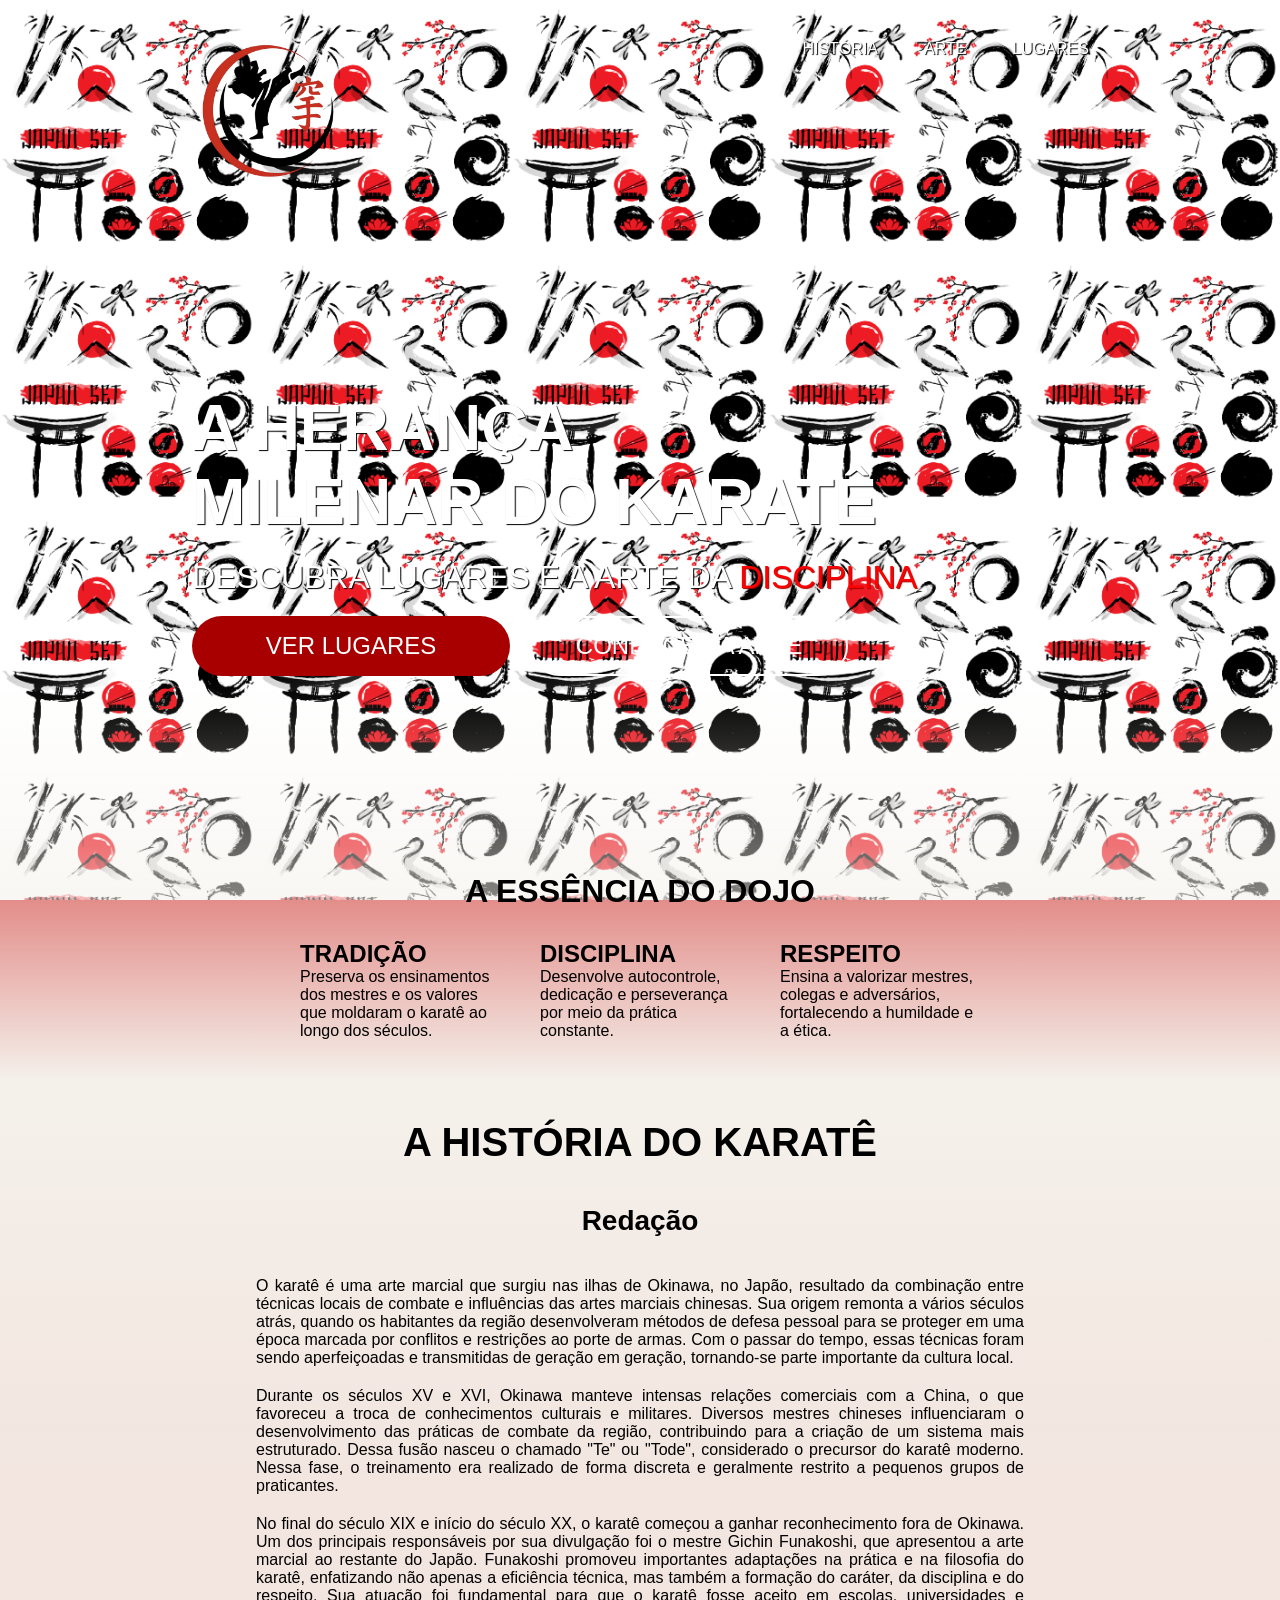
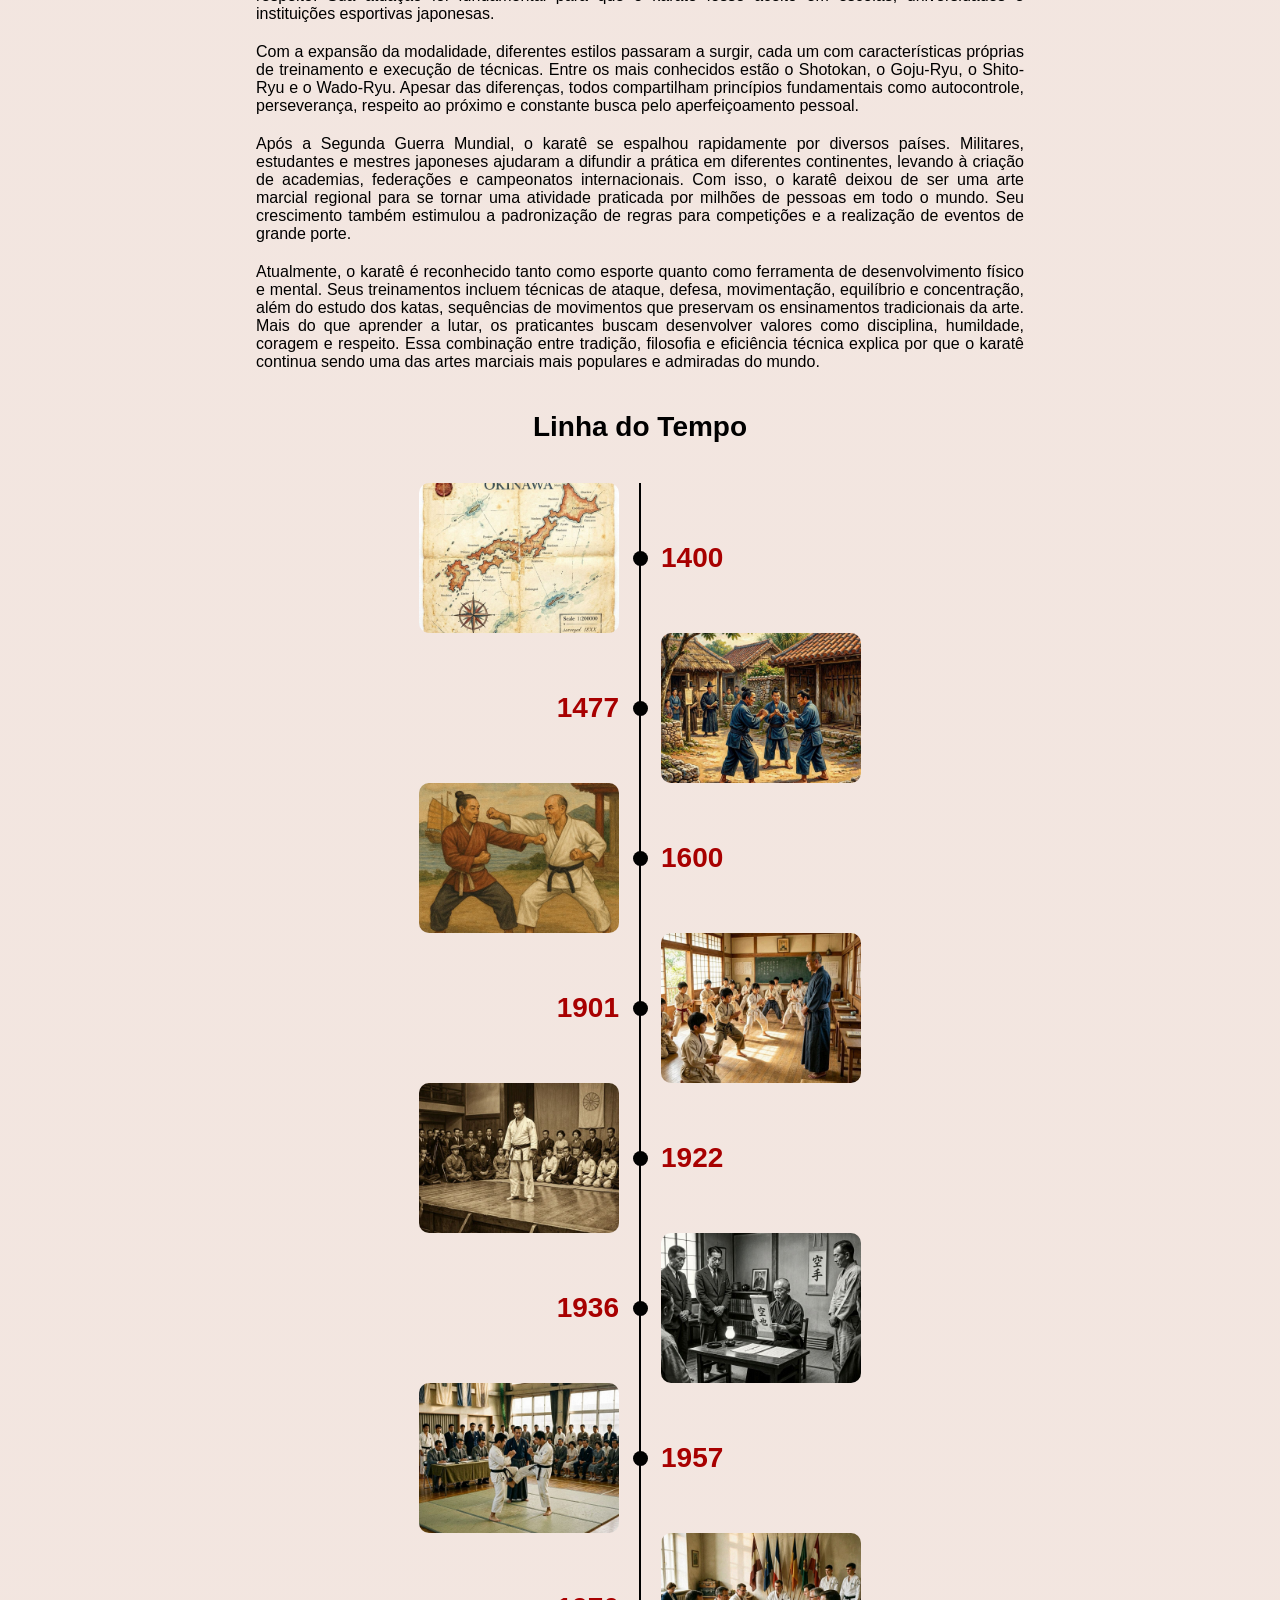
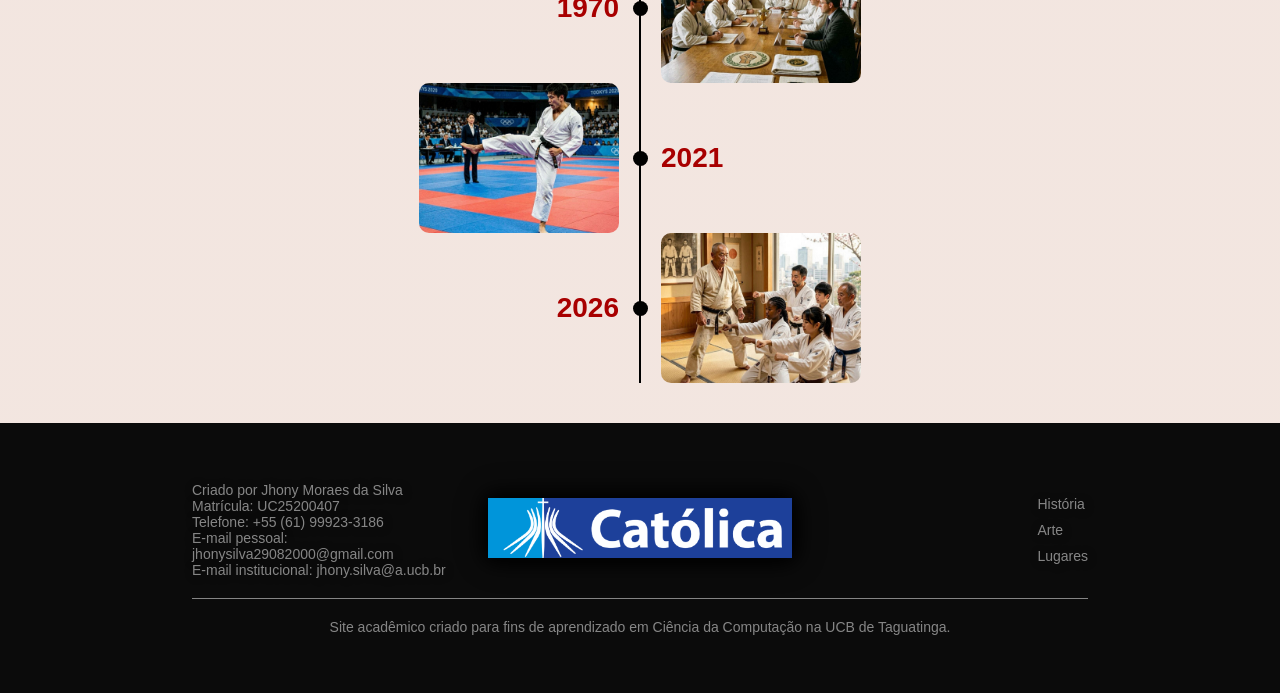
==== historia.html @ 7bbd3959 "Update 1" ====
<!DOCTYPE html>
<html>

<head>
    <title>Inicial</title>

    <link rel="stylesheet" href="style.css">
</head>

<body>
    <!-- <a href="#" class="seta"><img src="setaparacima.png" alt="Seta"></a> -->
    <div class="fundo"></div>
    <div class="temporario">
        <header>
            <div class="headertopo">
                <a href="lugares.html"><img src="logokarate.png" alt="Logo"></a>
                <div class="barra-topo"></div>
                <nav>
                    <a href="#historia">HISTÓRIA</a>
                    <a href="arte.html">ARTE</a>
                    <a href="lugares.html">LUGARES</a>
                </nav>
            </div>
            <div class="headermeio">
                <h1>A HERANÇA<br>MILENAR DO KARATÊ</h1>
                <p>DESCUBRA LUGARES E A ARTE DA <span>DISCIPLINA</span></p>
                <div class="headermeiobotoes">
                    <a href="lugares.html" class="botao1">
                        <div>
                            <p>VER LUGARES</p>
                        </div>
                    </a>
                    <a href="arte.html" class="botao2">
                        <div>
                            <p>CONHECER A ARTE</p>
                        </div>
                    </a>
                </div>
            </div>
            <div class="headerbase">
                <h1>A ESSÊNCIA DO DOJO</h1>
                <div class="atributos">
                    <div>
                        <h1>TRADIÇÃO</h1>
                        <p>Preserva os ensinamentos dos mestres e os valores que moldaram o karatê ao longo dos séculos.</p>
                    </div>
                    <div>
                        <h1>DISCIPLINA</h1>
                        <p>Desenvolve autocontrole, dedicação e perseverança por meio da prática constante.</p>
                    </div>
                    <div>
                        <h1>RESPEITO</h1>
                        <p>Ensina a valorizar mestres, colegas e adversários, fortalecendo a humildade e a ética.</p>
                    </div>
                </div>
            </div>
        </header>
        <main>
            <section id="historia" class="historia">
                <h1>A HISTÓRIA DO KARATÊ</h1>
                <h2>Redação</h2>
                <div class="redacao">
                    <p>O karatê é uma arte marcial que surgiu nas ilhas de Okinawa, no Japão, resultado da combinação
                        entre técnicas locais de combate e influências das artes marciais chinesas. Sua origem remonta a
                        vários séculos atrás, quando os habitantes da região desenvolveram métodos de defesa pessoal
                        para se proteger em uma época marcada por conflitos e restrições ao porte de armas. Com o passar
                        do tempo, essas técnicas foram sendo aperfeiçoadas e transmitidas de geração em geração,
                        tornando-se parte importante da cultura local.</p>
                    <p>Durante os séculos XV e XVI, Okinawa manteve intensas relações comerciais com a China, o que
                        favoreceu a troca de conhecimentos culturais e militares. Diversos mestres chineses
                        influenciaram o desenvolvimento das práticas de combate da região, contribuindo para a criação
                        de um sistema mais estruturado. Dessa fusão nasceu o chamado "Te" ou "Tode", considerado o
                        precursor do karatê moderno. Nessa fase, o treinamento era realizado de forma discreta e
                        geralmente restrito a pequenos grupos de praticantes.</p>
                    <p>No final do século XIX e início do século XX, o karatê começou a ganhar reconhecimento fora de
                        Okinawa. Um dos principais responsáveis por sua divulgação foi o mestre Gichin Funakoshi, que
                        apresentou a arte marcial ao restante do Japão. Funakoshi promoveu importantes adaptações na
                        prática e na filosofia do karatê, enfatizando não apenas a eficiência técnica, mas também a
                        formação do caráter, da disciplina e do respeito. Sua atuação foi fundamental para que o karatê
                        fosse aceito em escolas, universidades e instituições esportivas japonesas.</p>
                    <p>Com a expansão da modalidade, diferentes estilos passaram a surgir, cada um com características
                        próprias de treinamento e execução de técnicas. Entre os mais conhecidos estão o Shotokan, o
                        Goju-Ryu, o Shito-Ryu e o Wado-Ryu. Apesar das diferenças, todos compartilham princípios
                        fundamentais como autocontrole, perseverança, respeito ao próximo e constante busca pelo
                        aperfeiçoamento pessoal.</p>
                    <p>Após a Segunda Guerra Mundial, o karatê se espalhou rapidamente por diversos países. Militares,
                        estudantes e mestres japoneses ajudaram a difundir a prática em diferentes continentes, levando
                        à criação de academias, federações e campeonatos internacionais. Com isso, o karatê deixou de
                        ser uma arte marcial regional para se tornar uma atividade praticada por milhões de pessoas em
                        todo o mundo. Seu crescimento também estimulou a padronização de regras para competições e a
                        realização de eventos de grande porte.</p>
                    <p>Atualmente, o karatê é reconhecido tanto como esporte quanto como ferramenta de desenvolvimento
                        físico e mental. Seus treinamentos incluem técnicas de ataque, defesa, movimentação, equilíbrio
                        e concentração, além do estudo dos katas, sequências de movimentos que preservam os ensinamentos
                        tradicionais da arte. Mais do que aprender a lutar, os praticantes buscam desenvolver valores
                        como disciplina, humildade, coragem e respeito. Essa combinação entre tradição, filosofia e
                        eficiência técnica explica por que o karatê continua sendo uma das artes marciais mais populares
                        e admiradas do mundo.</p>
                </div>
                <h2>Linha do Tempo</h2>
                <div class="linhadotempo">
                    <div class="acontecimentosesquerda">
                        <div class="conteudoesquerda">
                            <p>As bases do karatê começaram a surgir em Okinawa durante o século XV. Os habitantes da
                                região desenvolveram métodos de defesa pessoal que combinavam técnicas locais de combate
                                com influências de outros povos asiáticos. Esses conhecimentos foram aperfeiçoados ao
                                longo do tempo e deram origem às primeiras formas da arte marcial.</p>
                            <img src="tempoimagem1.jpg" alt="">
                        </div>
                        <div class="dataesquerda">
                            <h2>1477</h2>
                        </div>
                        <div class="conteudoesquerda">
                            <p>Durante o século XVII, o contato comercial entre Okinawa e a China trouxe novas técnicas
                                e conhecimentos de combate. A união entre os métodos locais e chineses contribuiu para a
                                criação de estilos mais completos e organizados, fortalecendo a evolução do karatê.</p>
                            <img src="tempoimagem3.jpg" alt="">
                        </div>
                        <div class="dataesquerda">
                            <h2>1901</h2>
                        </div>
                        <div class="conteudoesquerda">
                            <p>Em 1922, o mestre Gichin Funakoshi apresentou o karatê em Tóquio. A demonstração
                                despertou grande interesse e marcou o início da expansão da arte marcial pelo Japão,
                                contribuindo para seu reconhecimento nacional.</p>
                            <img src="tempoimagem5.jpg" alt="">
                        </div>
                        <div class="dataesquerda">
                            <h2>1936</h2>
                        </div>
                        <div class="conteudoesquerda">
                            <p>O primeiro campeonato nacional de karatê do Japão ocorreu em 1957. O evento incentivou a
                                criação de regras mais organizadas para competições e contribuiu para o crescimento da
                                modalidade como esporte.</p>
                            <img src="tempoimagem7.jpg" alt="">
                        </div>
                        <div class="dataesquerda">
                            <h2>1970</h2>
                        </div>
                        <div class="conteudoesquerda">
                            <p>O karatê estreou nos Jogos Olímpicos de Tóquio em 2021. Esse momento representou um
                                importante reconhecimento internacional da modalidade, destacando sua tradição, técnica
                                e popularidade mundial.</p>
                            <img src="tempoimagem9.jpg" alt="">
                        </div>
                        <div class="dataesquerda">
                            <h2>2026</h2>
                        </div>
                    </div>
                    <div class="linha">
                        <div></div>
                        <div></div>
                        <div></div>
                        <div></div>
                        <div></div>
                        <div></div>
                        <div></div>
                        <div></div>
                        <div></div>
                        <div></div>
                    </div>
                    <div class="acontecimentosdireita">
                        <div class="datadireita">
                            <h2>1400</h2>
                        </div>
                        <div class="conteudodireita">
                            <img src="tempoimagem2.jpg" alt="">
                            <p>Em 1477, os governantes de Okinawa restringiram o uso de armas pela população. Como
                                resultado, muitas pessoas passaram a aperfeiçoar técnicas de combate desarmado para sua
                                proteção. Esse acontecimento teve grande importância no desenvolvimento do karatê.</p>
                        </div>
                        <div class="datadireita">
                            <h2>1600</h2>
                        </div>
                        <div class="conteudodireita">
                            <img src="tempoimagem4.jpg" alt="">
                            <p>Em 1901, o karatê passou a ser ensinado oficialmente nas escolas de Okinawa. Além do
                                condicionamento físico, a prática era utilizada para desenvolver disciplina, respeito e
                                responsabilidade entre os estudantes. Essa mudança ajudou a popularizar a modalidade.
                            </p>
                        </div>
                        <div class="datadireita">
                            <h2>1922</h2>
                        </div>
                        <div class="conteudodireita">
                            <img src="tempoimagem6.jpg" alt="">
                            <p>Em 1936, mestres da modalidade adotaram oficialmente o termo “karatê”, que significa
                                “mãos vazias”. A decisão reforçou a identidade da arte marcial e ajudou na padronização
                                dos seus ensinamentos e princípios.</p>
                        </div>
                        <div class="datadireita">
                            <h2>1957</h2>
                        </div>
                        <div class="conteudodireita">
                            <img src="tempoimagem8.jpg" alt="">
                            <p>Em 1970 foi criada a World Karate Federation, responsável por organizar competições
                                internacionais. A entidade ajudou a expandir e padronizar a prática do karatê em
                                diversos países.</p>
                        </div>
                        <div class="datadireita">
                            <h2>2021</h2>
                        </div>
                        <div class="conteudodireita">
                            <img src="tempoimagem10.jpg" alt="">
                            <p>Atualmente, o karatê é praticado por milhões de pessoas em todo o mundo. Além das
                                competições, continua sendo valorizado pelos benefícios físicos, mentais e pelos
                                princípios de disciplina, respeito e autocontrole que transmite aos praticantes.</p>
                        </div>
                    </div>
                </div>
            </section>
        </main>
        <footer>
            <div class="footertopo">
                <div class="creditoscontatos">
                    <ul>
                        <li>Criado por Jhony Moraes da Silva</li>
                        <li>Matrícula: UC25200407</li>
                        <li>Telefone: +55 (61) 99923-3186</li>
                        <li>E-mail pessoal: jhonysilva29082000@gmail.com</li>
                        <li>E-mail institucional: jhony.silva@a.ucb.br</li>
                    </ul>
                </div>
                <a href="https://ucb.catolica.edu.br/"><img src="logocatolica.png" alt="LogoCatolica"></a>
                <div class="linksfooter">
                    <ul>
                        <li><a href="#historia">História</a></li>
                        <li><a href="arte.html">Arte</a></li>
                        <li><a href="lugares.html">Lugares</a></li>
                    </ul>
                </div>
            </div>
            <div class="linhafooter"></div>
            <div class="footerbase">
                <p>Site acadêmico criado para fins de aprendizado em Ciência da Computação na UCB de Taguatinga.</p>
            </div>
        </footer>
    </div>
    <script>
        window.addEventListener("scroll", function () {
            const barra = document.getElementsByTagName("nav")[0];

            // Se a rolagem vertical for maior que 50px, adiciona a classe, senão, remove
            if (window.scrollY > 1) {
                barra.classList.add("fundonav");
            } else {
                barra.classList.remove("fundonav");
            }
        });
    </script>
</body>

</html>
---- style.css ----
* {
    box-sizing: border-box;
    margin: 0;
    padding: 0;
    border: 0;
    /*border: solid 1px rgb(255, 90, 0);*/
}

html {
    scroll-behavior: smooth;
}

/* TUDO QUE ESTÁ DENTRO DE BODY */

body {
    background-color: rgb(206, 21, 21);
    display: flex;
    flex-direction: column;
    font-family: 'Avenir Next', 'Gill Sans', Calibri, 'Trebuchet MS', sans-serif;
    font-size: 16px;
    position: relative;
}

body h1 {
    font-size: 40px;
}

body h2 {
    font-size: 28px;
    text-shadow: 1px 1px 1px rgba(0, 0, 0, 0);
}

body .fundo {
    background-image: url(simbolos.jpg);
    background-repeat: repeat;
    background-size: 20%;
    height: 100%;
    left: 0;
    opacity: 1;
    position: fixed;
    top: 0;
    width: 100%;
    z-index: 0;
}

.temporario {
    align-items: center;
    display: flex;
    flex-direction: column;
    justify-content: center;
    opacity: 1;
    position: relative;
    z-index: 2;
}

/* TUDO QUE ESTÁ DENTRO DE HEADER */

header {
    background-image: linear-gradient(to top, rgb(244, 241, 235, 1) 0px, rgb(0, 0, 0, 0) 400px), url(bannerheader.jpg);
    background-repeat: no-repeat;
    background-size: cover;
    display: flex;
    flex-direction: column;
    justify-content: space-between;
    min-height: 1080px;
    opacity: 1;
    padding: 40px 15%;
    position: relative;
    width: 100%;
}

.headertopo {
    display: flex;
    flex-direction: row;
    justify-content: space-between;
    position: relative;
}

.headertopo a img {
    height: 150px;
}

nav {
    display: flex;
    flex-direction: row;
    gap: 46px;
    height: fit-content;
    position: fixed;
    right: 15%;
    transition: 0.3s ease;
    width: fit-content;
    z-index: 1000;
}

nav.fundonav {
    background-color: rgb(11, 11, 11);
}

nav a {
    color: rgb(255, 255, 255);
    font-size: 1rem;
    text-decoration: none;
    text-shadow: 1px 1px 1px rgba(0, 0, 0, 1);
    transition: ease 0.3s;
}

nav a:hover {
    color: red;
}

.headermeio {
    display: flex;
    flex-direction: column;
    gap: 20px;
    position: relative;
}

.headermeio h1 {
    color: rgb(255, 255, 255);
    font-size: 4rem;
    text-shadow: 1px 1px 1px rgba(0, 0, 0, 1);
}

.headermeio p {
    color: rgb(255, 255, 255);
    font-size: 2rem;
    text-shadow: 1px 1px 1px rgba(0, 0, 0, 1);
}

.headermeio p span {
    color: red;
    text-shadow: 1px 1px 1px rgba(168, 0, 0, 1);
}

.headermeiobotoes {
    display: flex;
    flex-direction: row;
    gap: 20px;
    position: relative;
}

.botao1 {
    display: flex;
    flex-direction: column;
    text-decoration: none;
}

.botao1 div {
    align-items: center;
    background-color: rgb(168, 0, 0);
    border-radius: 318px;
    display: flex;
    flex-direction: row;
    height: 60px;
    justify-content: center;
    position: relative;
    transition: ease 0.3s;
    width: 318px;
}

.botao1 div p {
    color: rgb(255, 255, 255);
    font-size: 1.5rem;
    text-shadow: none;
}

.botao1:hover div {
    background-color: red;
}

.botao2 {
    text-decoration: none;
}

.botao2 div {
    align-items: center;
    border: solid 2px rgb(255, 255, 255);
    border-radius: 300px;
    display: flex;
    flex-direction: row;
    height: 60px;
    justify-content: center;
    position: relative;
    transition: ease 0.3s;
    width: 318px;
}

.botao2 div p {
    color: rgb(255, 255, 255);
    font-size: 1.5rem;
    text-shadow: none;
}

.botao2:hover div {
    background-color: rgb(255, 255, 255);
}

.botao2:hover div p {
    color: rgb(0, 0, 0);
}

.headerbase {
    align-items: center;
    display: flex;
    flex-direction: column;
    gap: 30px;
    justify-content: center;
    position: relative;
}

.headerbase h1 {
    color: rgb(0, 0, 0);
    font-size: 2rem;
    text-shadow: 1px 1px 1px rgba(0, 0, 0, 0);
}

.atributos {
    align-items: center;
    color: rgb(0, 0, 0);
    display: flex;
    flex-direction: row;
    gap: 40px;
    justify-content: center;
    position: relative;
    text-shadow: 1px 1px 1px rgba(0, 0, 0, 0);
}

.atributos div {
    max-width: 200px;
}

.atributos h1 {
    font-size: 1.5rem;
}

.atributos p {
    font-size: 1rem;
    overflow-wrap: break-word;
    word-wrap: break-word;
}

/* TUDO QUE ESTÁ DENTRO DE MAIN */

main {
    align-items: center;
    background: linear-gradient(to bottom, rgb(244, 241, 235, 1) 0px, rgb(244, 241, 235, 0.95) 400px);
    display: flex;
    flex-direction: column;
    gap: 40px;
    justify-content: space-between;
    opacity: 1;
    padding: 40px 20% 40px 20%;
    position: relative;
}

main section {
    display: flex;
    flex-direction: column;
    position: relative;
}

.historia {
    align-items: center;
    display: flex;
    flex-direction: column;
    gap: 40px;
    position: relative;
}

.redacao {
    align-items: center;
    display: flex;
    flex-direction: column;
    gap: 20px;
    justify-content: center;
    position: relative;
}

.redacao p {
    text-align: justify;
    text-shadow: 1px 1px 1px rgba(0, 0, 0, 0);
}

.linhadotempo {
    display: flex;
    flex-direction: row;
    gap: 20px;
    justify-content: center;
    position: relative;
}

.linha {
    align-items: center;
    background-color: rgb(0, 0, 0);
    display: flex;
    flex-direction: column;
    gap: 135px;
    height: auto;
    justify-content: center;
    position: relative;
    width: 2px;
}

.linha div {
    background-color: rgb(0, 0, 0);
    border-radius: 15px;
    height: 15px;
    width: 15px;
}

.acontecimentosesquerda,
.acontecimentosdireita {
    display: flex;
    flex-direction: column;
    position: relative;
}

.conteudoesquerda,
.conteudodireita {
    align-items: center;
    display: flex;
    flex-direction: row;
    gap: 20px;
    justify-content: center;
    position: relative;
    transition: 0.3s ease;
}

.conteudoesquerda p,
.conteudodireita p {
    align-items: center;
    display: flex;
    height: 150px;
    justify-content: center;
    max-height: 150px;
    max-width: 350px;
    opacity: 0;
    overflow: hidden;
    overflow-wrap: break-word;
    pointer-events: none;
    position: absolute;
    text-align: justify;
    transition: 0.3s ease;
    width: 350px;
}

.conteudoesquerda p {
    right: 220px;
    text-shadow: 1px 1px 1px rgba(0, 0, 0, 0);
    transform: translateX(220px);
}

.conteudoesquerda:hover p {
    opacity: 1;
    transform: translateX(0px);
}

.conteudodireita p {
    left: 220px;
    text-shadow: 1px 1px 1px rgba(0, 0, 0, 0);
    transform: translateX(-220px);
}

.conteudodireita:hover p {
    opacity: 1;
    transform: translateX(-0px);
}

.conteudodireita:hover {
    transform: scale(1.1) translateX(10%);
}

.conteudoesquerda:hover {
    transform: scale(1.1) translateX(-10%);
}

.conteudoesquerda img,
.conteudodireita img {
    border-radius: 10px;
    filter: drop-shadow(1px 1px 1px rgba(0, 0, 0, 0)) drop-shadow(-1px -1px 1px rgba(0, 0, 0, 0));
    height: 150px;
    width: 200px;
    z-index: 2;
    object-fit: cover;
}

.dataesquerda,
.datadireita {
    color: rgb(168, 0, 0);
    display: flex;
    flex-direction: column;
    justify-content: center;
    min-height: 150px;
    min-width: 200px;
    position: relative;
}

.dataesquerda {
    align-items: end;
}

.datadireita {
    align-items: baseline;
}

#historia {}

.arte {
    align-items: center;
    display: flex;
    flex-direction: column;
    gap: 40px;
    position: relative;
}

#arte {}

.exposicao {
    align-items: center;
    display: flex;
    flex-direction: column;
    gap: 20px;
    justify-content: center;
    position: relative;
}

.exposicao p {
    text-align: justify;
    text-shadow: 1px 1px 1px rgba(0, 0, 0, 0);
}

.container-quiz {
    backdrop-filter: blur(2px);
    background-color: rgba(0, 0, 0, 0.1);
    box-shadow: 0 4px 10px rgba(0, 0, 0, 0.5);
    border-radius: 10px;
    overflow: hidden;
    padding: 20px;
    position: relative;
    width: 50%;
}

.controle-navegacao,
.controle-resposta {
    display: none;
    /* esconder as bolinhas dos radios */
}

.cartao-pergunta {
    display: none;
    /* esconde todos por padrão */
}

.cartao-pergunta p {
    color: rgb(0, 0, 0);
    margin-bottom: 10px;
}

.cabecalho-quiz {
    align-items: center;
    display: flex;
    justify-content: space-between;
}

.cabecalho-quiz h3 {
    color: rgb(0, 0, 0);
}

.seta-navegacao {
    cursor: pointer;
    font-size: 24px;
    user-select: none;
    /* para impedir interações de seleção com cursor */
    color: rgb(0, 0, 0);
    padding: 5px 10px;
    border-radius: 10px;
    background: rgba(255, 255, 255, 1);
    border: 2px solid rgba(0, 0, 0, 0);
    box-shadow: 1px 1px 4px rgba(0, 0, 0, 0.5);
    transition: 0.3s ease;
}

.seta-navegacao:hover {
    border: 2px solid rgba(0, 0, 0, 1);
}

/* navegar e trocar pergunta */
#pergunta1:checked~.container-quiz #p1,
#pergunta2:checked~.container-quiz #p2,
#pergunta3:checked~.container-quiz #p3,
#pergunta4:checked~.container-quiz #p4,
#pergunta5:checked~.container-quiz #p5,
#pergunta6:checked~.container-quiz #p6,
#pergunta7:checked~.container-quiz #p7,
#pergunta8:checked~.container-quiz #p8,
#pergunta9:checked~.container-quiz #p9,
#pergunta10:checked~.container-quiz #p10 {
    display: block;
    /* faz um cartão ativar. lembrando que todos os cartões ficam desativados por padrão*/
}

.lista-respostas {
    display: flex;
    flex-direction: column;
    gap: 10px;
}

.opcao {
    background-color: rgba(255, 255, 255, 1);
    border: solid rgba(0, 0, 0, 0) 2px;
    border-radius: 10px;
    box-shadow: 1px 1px 4px rgba(0, 0, 0, 0.5);
    cursor: pointer;
    display: block;
    padding: 12px;
    transition: 0.3s;
}

/* mudança de cor da opção correta quando um radio for marcado dentro daquela pergunta */
.cartao-pergunta:has(.controle-resposta:checked) .opcao-correta {
    background-color: rgba(168, 0, 0, 1);
    color: rgb(255, 255, 255);
    opacity: 0.75;
}

/* mudança de cor das opções erradas quando um radio for marcado dentro daquela pergunta */
.cartao-pergunta:has(.controle-resposta:checked) .opcao-errada {
    background-color: rgba(50, 50, 50, 1);
    color: rgb(255, 255, 255);
    opacity: 0.75;
}

.controle-resposta:hover+.opcao {
    border: solid rgb(0, 0, 0) 2px !important;
    opacity: 1 !important;
}

.controle-resposta:checked+.opcao {
    border: solid rgb(255, 255, 255) 2px !important;
    opacity: 1 !important;
}

/* muda o cursor e interações com os radios das respostas. impede mudar resposta depois de escolher uma */
.cartao-pergunta:has(.controle-resposta:checked) .lista-respostas {
    pointer-events: none;
}

.lugares {
    align-items: center;
    display: flex;
    flex-direction: column;
    gap: 40px;
    position: relative;
}

.cartao-mapa {
    align-items: center;
    border-radius: 10px;
    display: flex;
    backdrop-filter: blur(4px);
    background-color: rgba(255, 0, 0, 0.05);
    box-shadow: 0 4px 10px rgba(0, 0, 0, 0.1);
    flex-direction: row;
    gap: 20px;
    justify-content: center;
    padding: 20px;
    position: relative;
}

.cartao-mapa p {
    align-items: center;
    color: black;
    display: flex;
    height: 300px;
    justify-content: center;
    overflow-wrap: break-word;
    text-align: justify;
    width: auto;
}

.cartao-mapa img {
    border-radius: 10px;
    border: solid 2px rgba(168, 0, 0, 1);
    box-shadow: 0 4px 4px rgba(0, 0, 0, 0.4);
    height: 300px;
    object-fit: cover;
    width: 300px;
}

.mapa {
    border-radius: 10px;
    border: solid white 2px;
    box-shadow: 0 4px 4px rgba(0, 0, 0, 0.4);
    height: 300px;
    width: 400px;
    min-width: 500px;
}

#lugares {}

/* TUDO QUE ESTÁ DENTRO DE FOOTER */

footer {
    align-items: center;
    background-color: rgb(11, 11, 11);
    color: rgb(255, 255, 255);
    display: flex;
    flex-direction: column;
    font-size: 14px;
    gap: 20px;
    justify-content: center;
    min-height: 270px;
    opacity: 1;
    padding: 0 15%;
    position: relative;
    width: 100%;
}

.footertopo {
    align-items: center;
    display: flex;
    flex-direction: row;
    height: 100%;
    justify-content: space-between;
    position: relative;
    width: 100%;
}

.creditoscontatos {
    align-items: baseline;
    display: flex;
    flex-direction: column;
    gap: 0;
    min-width: 33%;
    position: relative;
}

.creditoscontatos ul {
    list-style-type: none;
}

.creditoscontatos ul li {
    opacity: 0.5;
    text-shadow: 1px 1px 10px rgba(0, 0, 0, 1);
    transition: ease 0.3s;
}

.creditoscontatos ul li:hover {
    opacity: 1;
}

.footertopo a img {
    filter: drop-shadow(1px 1px 10px rgba(0, 0, 0, 1)) drop-shadow(-1px -1px 10px rgba(0, 0, 0, 1));
    transition: 0.3s ease;
    width: 100%;
}

.footertopo a img:hover {
    transform: scale(1.05);
}


.linksfooter {
    align-items: end;
    display: flex;
    flex-direction: column;
    gap: 0;
    min-width: 33%;
    position: relative;
}

.linksfooter ul {
    display: flex;
    flex-direction: column;
    gap: 10px;
    list-style-type: none;
}

.linksfooter a {
    color: rgb(255, 255, 255);
    display: inline-block;
    opacity: 0.5;
    text-decoration: none;
    text-shadow: 1px 1px 10px rgba(0, 0, 0, 1);
    transition: ease 0.3s;
}

.linksfooter a:hover {
    opacity: 1;
    text-decoration: underline;
}

.linhafooter {
    align-items: center;
    background-color: rgba(255, 255, 255, 0.5);
    display: flex;
    flex-direction: column;
    gap: 135px;
    height: 1px;
    justify-content: center;
    position: relative;
    width: 100%;
}

.footerbase {
    align-items: center;
    display: flex;
    flex-direction: row;
    height: 100%;
    justify-content: center;
    position: relative;
    width: 100%;
}

.footerbase p {
    color: rgb(255, 255, 255);
    display: inline-block;
    opacity: 0.5;
    transition: ease 0.3s;
}

.footerbase p:hover {
    color: rgb(255, 255, 255);
    opacity: 1;
}
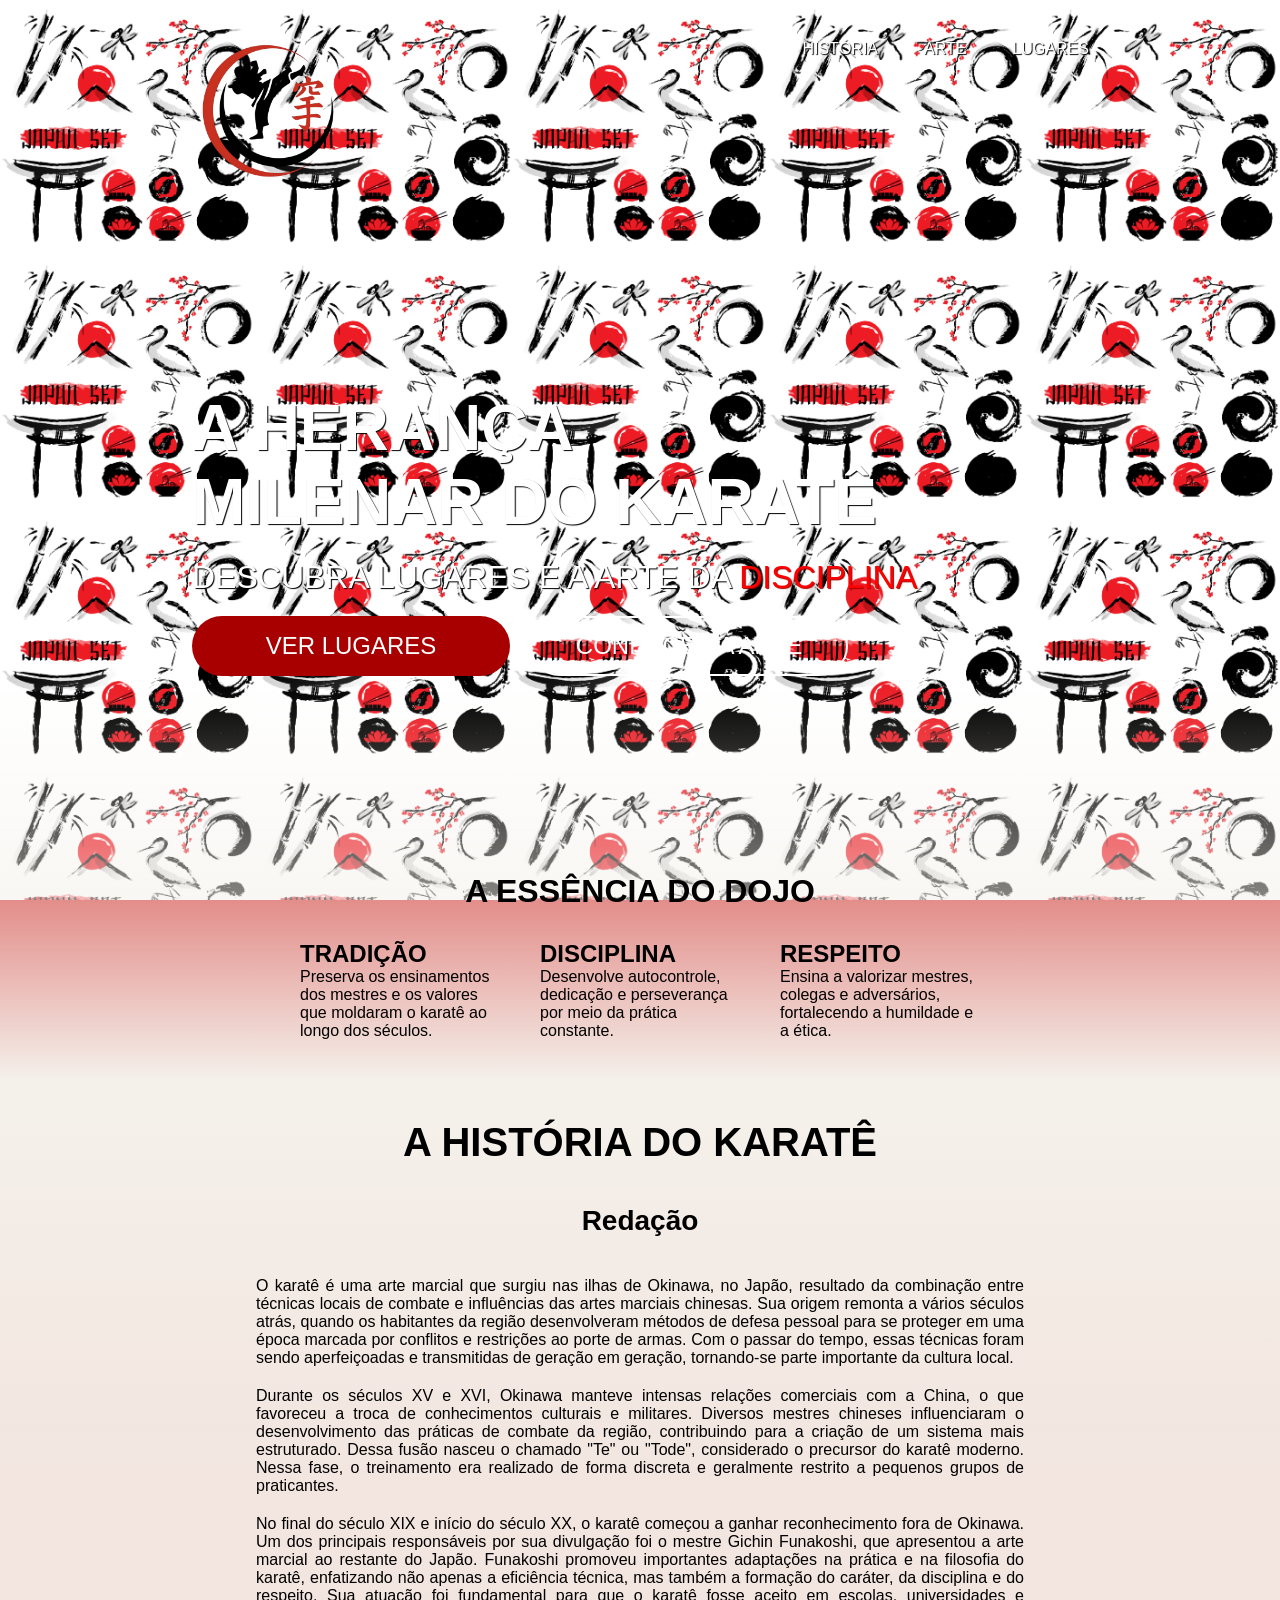
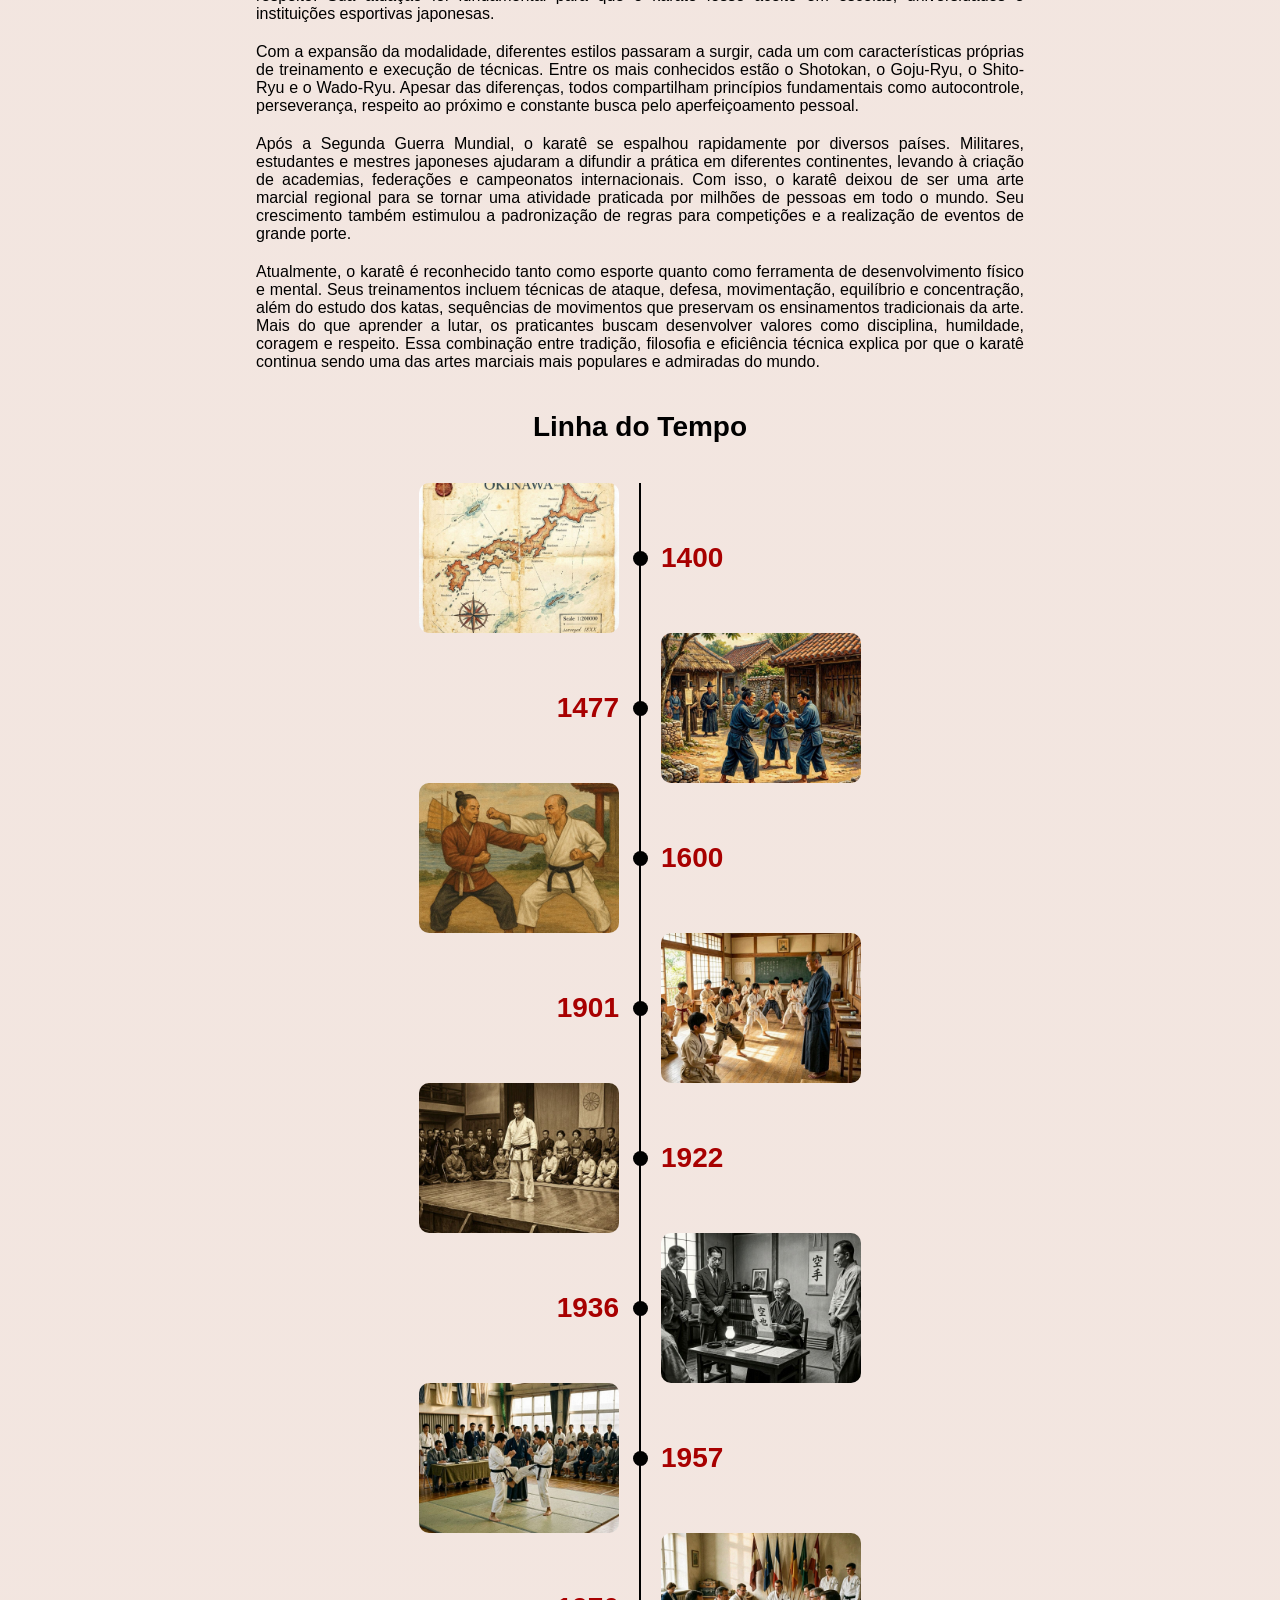
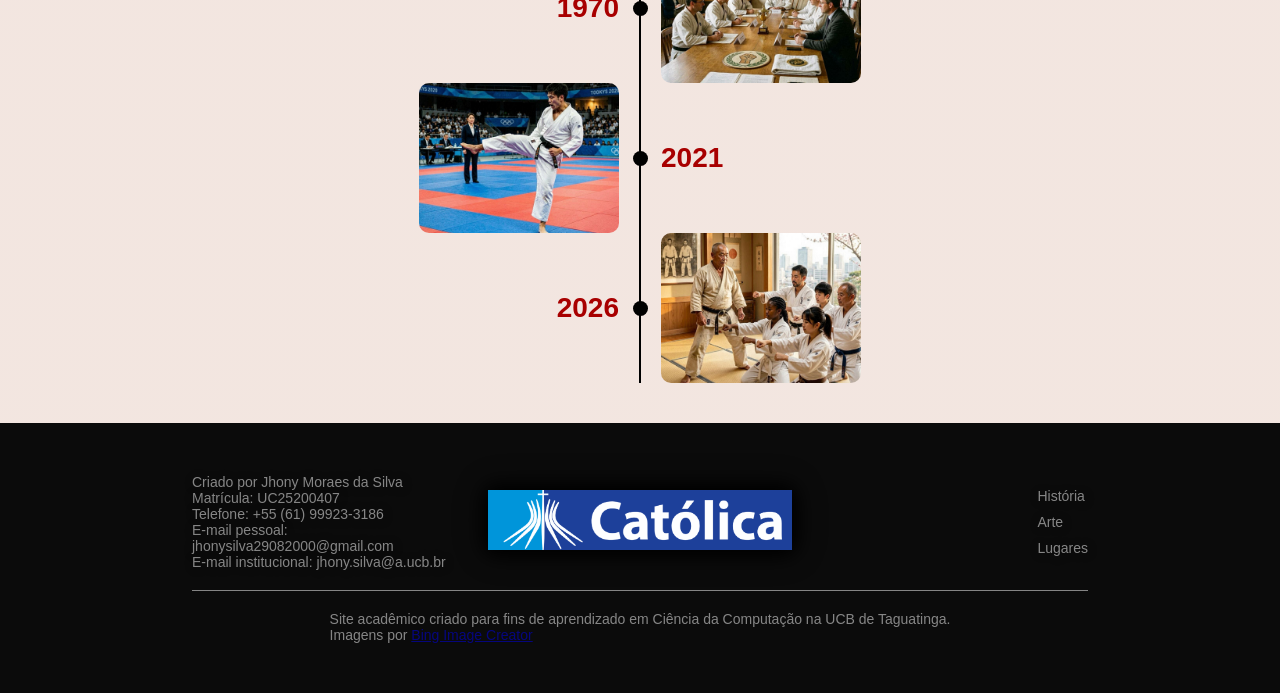
==== commit 4182e3af: "Add files via upload" ====
--- a/historia.html
+++ b/historia.html
@@ -224,15 +224,15 @@
                 <a href="https://ucb.catolica.edu.br/"><img src="logocatolica.png" alt="LogoCatolica"></a>
                 <div class="linksfooter">
                     <ul>
-                        <li><a href="#historia">História</a></li>
+                        <li><a href="historia.html">História</a></li>
                         <li><a href="arte.html">Arte</a></li>
-                        <li><a href="lugares.html">Lugares</a></li>
+                        <li><a href="#lugares">Lugares</a></li>
                     </ul>
                 </div>
             </div>
             <div class="linhafooter"></div>
             <div class="footerbase">
-                <p>Site acadêmico criado para fins de aprendizado em Ciência da Computação na UCB de Taguatinga.</p>
+                <p>Site acadêmico criado para fins de aprendizado em Ciência da Computação na UCB de Taguatinga.<br>Imagens por <a href="https://www.bing.com/images/create/ai-image-generator">Bing Image Creator</a></p>
             </div>
         </footer>
     </div>
